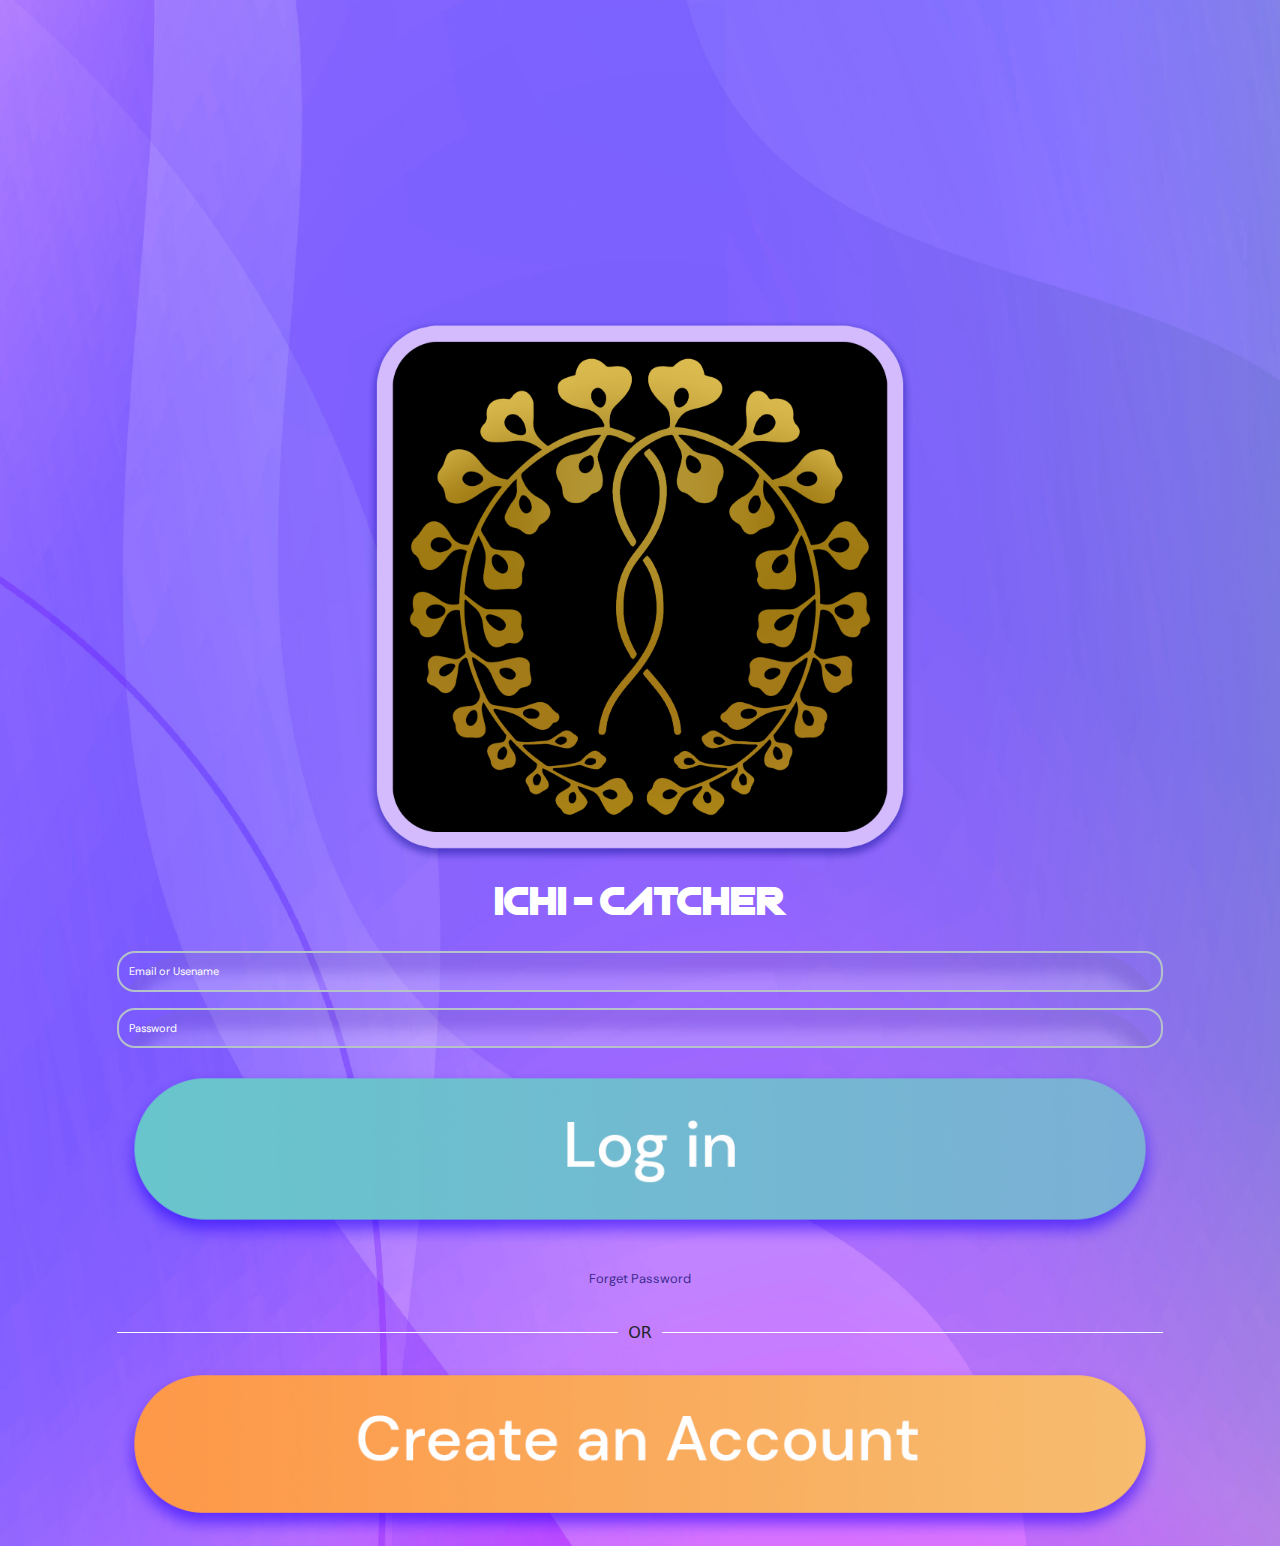
==== index.html @ cc725454 "initial push" ====
<!doctype html>
<html lang="en">
<head>
    <!-- Required meta tags -->
    <meta charset="utf-8">
    <meta name="viewport" content="width=device-width, initial-scale=1">

    <!-- Bootstrap CSS -->
    <link href="assets/css/bootstrap/bootstrap.min.css" rel="stylesheet">
    <link href="assets/css/style.css" rel="stylesheet">
    <title>Ichi-Catch</title>
</head>
<body class="login-body">
<section class="login-logo">
    <div class="container">
        <div class="row flex align-items-center justify-content-center">
            <div class="col-6">
                <img src="assets/images/login/logo.webp" class="img-fluid" alt="logo">
            </div>
        </div>
        <div class="row text-center mb-3">
            <h1 class="login-heading mt-3">ICHI - CATCHER</h1>
        </div>

        <form class="login-form">
            <div class="mb-3">
                <input type="text" class="form-control" aria-describedby="emailHelp" placeholder="Email or Usename">
            </div>
            <div class="mb-3">
                <input type="text" class="form-control" aria-describedby="emailHelp" placeholder="Password">
            </div>
            <div class="row">
                <button type="submit" class="btn"><img src="assets/images/login/login-button.webp" class="img-fluid">
                </button>
            </div>
            <div class="row text-center mt-3">
                <p class="forget-pass">Forget Password</p>
            </div>
            <div class="row text-center mt-3">
                <div class="horizontal-lines">
                    <span class="line"></span>
                    <span class="or-text">OR</span>
                    <span class="line"></span>
                </div>
            </div>
            <div class="row mt-3">
                <button type="submit" class="btn"><img src="assets/images/login/create-account.webp" class="img-fluid">
                </button>
            </div>
        </form>
    </div>

</section>

<script src="assets/js/bootstrap.bundle.min.js"></script>
<script src="assets/js/custom.js"></script>


</body>
</html>
---- assets/css/style.css ----
@font-face {
    font-family: DMSans-B;
    src: url('../fonts/DMSans-Bold.otf');
}

@font-face {
    font-family: DMSans-M;
    src: url('../fonts/DMSans-Medium.otf');
}

@font-face {
    font-family: DMSans-R;
    src: url('../fonts/DMSans-Regular.otf');
}

@font-face {
    font-family: Noto-Black;
    src: url('../fonts/NotoSansTC-Black.otf');
}

@font-face {
    font-family: Noto-Bold;
    src: url('../fonts/NotoSansTC-Bold.otf');
}

@font-face {
    font-family: Noto-Medium;
    src: url('../fonts/NotoSansTC-Medium.otf');
}

@font-face {
    font-family: Noto-Regular;
    src: url('../fonts/NotoSansTC-Regular.otf');
}

@font-face {
    font-family: Xxx;
    src: url('../fonts/XXIX.otf');
}

/*log in page css*/
.login-body{
    background-image: url("../images/login/BG.webp");
    background-size: cover;
    background-repeat: no-repeat;
    background-position: center;
    height: 100vh;
    margin: 0;
    padding: 0;
}

.login-logo{
    margin-top: 25%;
}

.login-heading{
    font-family: Xxx, sans-serif;
    color: #ffffff;
    font-size: 41px;
}

.login-form{
    margin: 0 35px;
}

.login-form input{
    border: 2px solid #b6c2c9;
    border-radius: 18px;
    background-image: url(../images/login/rectangular.webp);
    background-color: transparent;
    background-size: cover;
    background-repeat: no-repeat;
    font-family: DMSans-R,sans-serif;
    padding: 10px;
    font-size: 11px;
}

.login-form input::placeholder{
    color: #ffffff;
    font-family:  DMSans-R,sans-serif;
    font-size: 11px;
}

.forget-pass{
    font-size: 13px;
    color: #3e2b8f;
    font-family: DMSans-R,sans-serif;
}

.horizontal-lines {
    display: flex;
    align-items: center;
}

.line {
    flex: 1;
    height: 1px;
    background-color: #ffffff; /* Set the color of the horizontal lines */
}

.or-text {
    margin: 0 10px; /* Adjust the spacing between "or" and the lines */
}
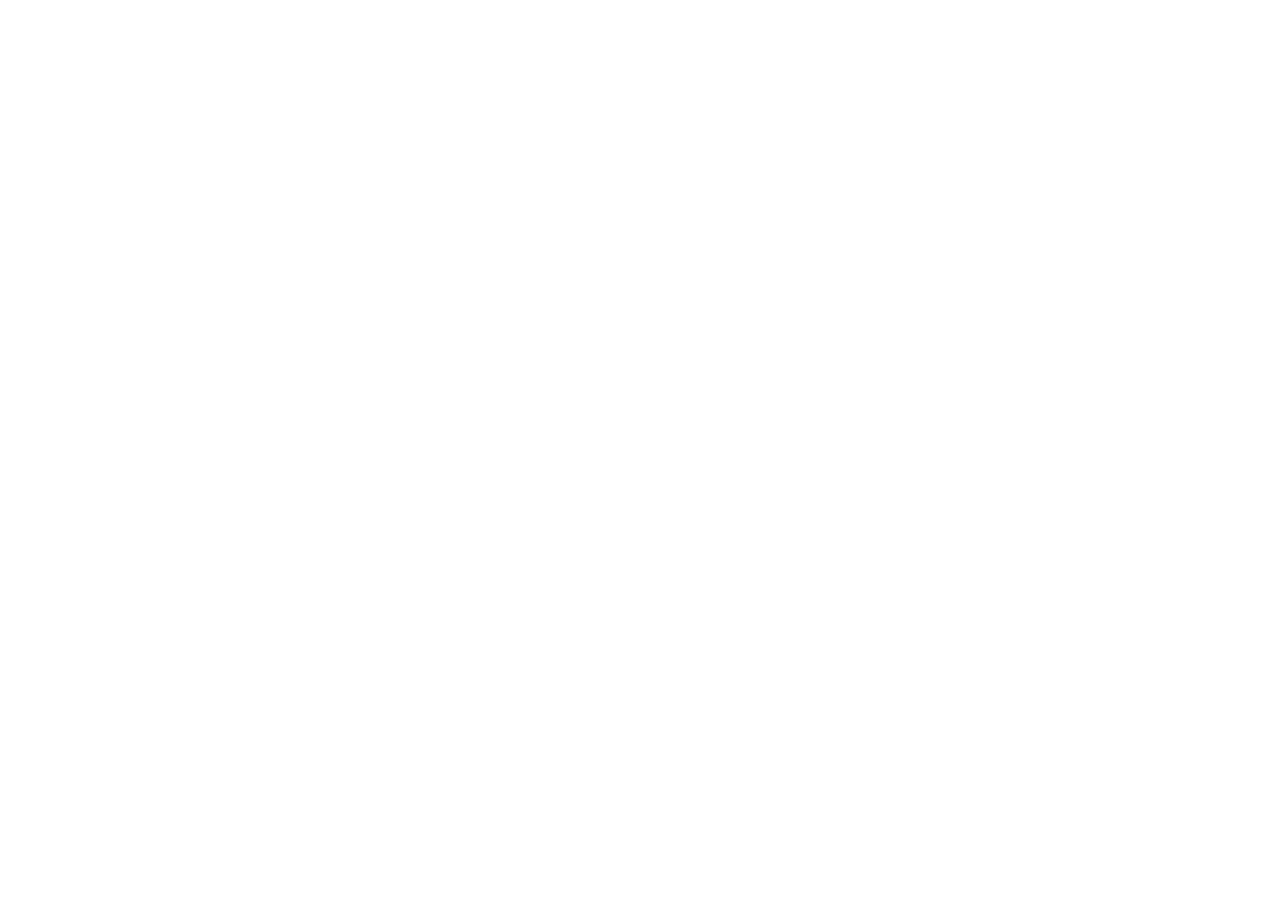
==== commit 2def5373: "24/07/2023" ====
--- a/index.html
+++ b/index.html
@@ -9,6 +9,7 @@
     <link href="assets/css/bootstrap/bootstrap.min.css" rel="stylesheet">
     <link href="assets/css/style.css" rel="stylesheet">
     <title>Ichi-Catch</title>
+    <script src="assets/js/custom.js"></script>
 </head>
 <body class="login-body">
 <section class="login-logo">
@@ -53,7 +54,7 @@
 </section>
 
 <script src="assets/js/bootstrap.bundle.min.js"></script>
-<script src="assets/js/custom.js"></script>
+
 
 
 </body>
--- a/assets/css/style.css
+++ b/assets/css/style.css
@@ -100,4 +100,90 @@
 
 .or-text {
     margin: 0 10px; /* Adjust the spacing between "or" and the lines */
-}+}
+
+
+/*home page style*/
+.home-body{
+    background-image: url("../images/homepage/main-bg.webp");
+    background-size: cover;
+    background-repeat: no-repeat;
+    background-position: bottom;
+    height: 100%;
+    margin: 0;
+    padding: 0;
+}
+.navbar {
+    display: flex;
+    justify-content: space-around;
+    align-items: center;
+    background-color: #ffffff;
+    color: white;
+    position: fixed;
+    bottom: 0;
+    left: 0;
+    width: 100%;
+    height: 70px;
+}
+
+.icon {
+    flex: 1;
+    text-align: center;
+    padding: 10px;
+}
+
+.icon i {
+    font-size: 25px;
+    color: #97c8d7;
+}
+
+.center-icon {
+    flex: 2;
+    text-align: center;
+    padding: 0;
+}
+
+.center-icon img {
+    width: 70px; /* Adjust the size of the center icon */
+    height: 75px; /* Adjust the size of the center icon */
+    border-radius: 50%;
+}
+
+.head-banner{
+    background-color: #ffffff;
+}
+.grab-btn{
+    background-image: url("../images/homepage/grab-button.webp");
+    background-size: cover;
+    background-repeat: no-repeat;
+    background-position: center;
+    width: 120px;
+    height: 80px;
+}
+
+.home-text-section{
+    padding: 20px;
+    background-image: url("../images/homepage/rectangular.webp");
+    background-size: cover;
+    background-repeat: no-repeat;
+    background-position: center;
+    font-family: DMSans-R,sans-serif;
+}
+
+.home-text-section h2{
+    font-family: XXIX, sans-serif;
+    color: #5d4ba8;
+    padding: 0 20px;
+    background: #f27843;
+    border-radius: 20px;
+}
+
+.home-text-section p{
+    padding-left: 20px;
+    color: #5d4ba8;
+    font-size: 15px;
+}
+.before-footer{
+    height: 100px;
+}
+
